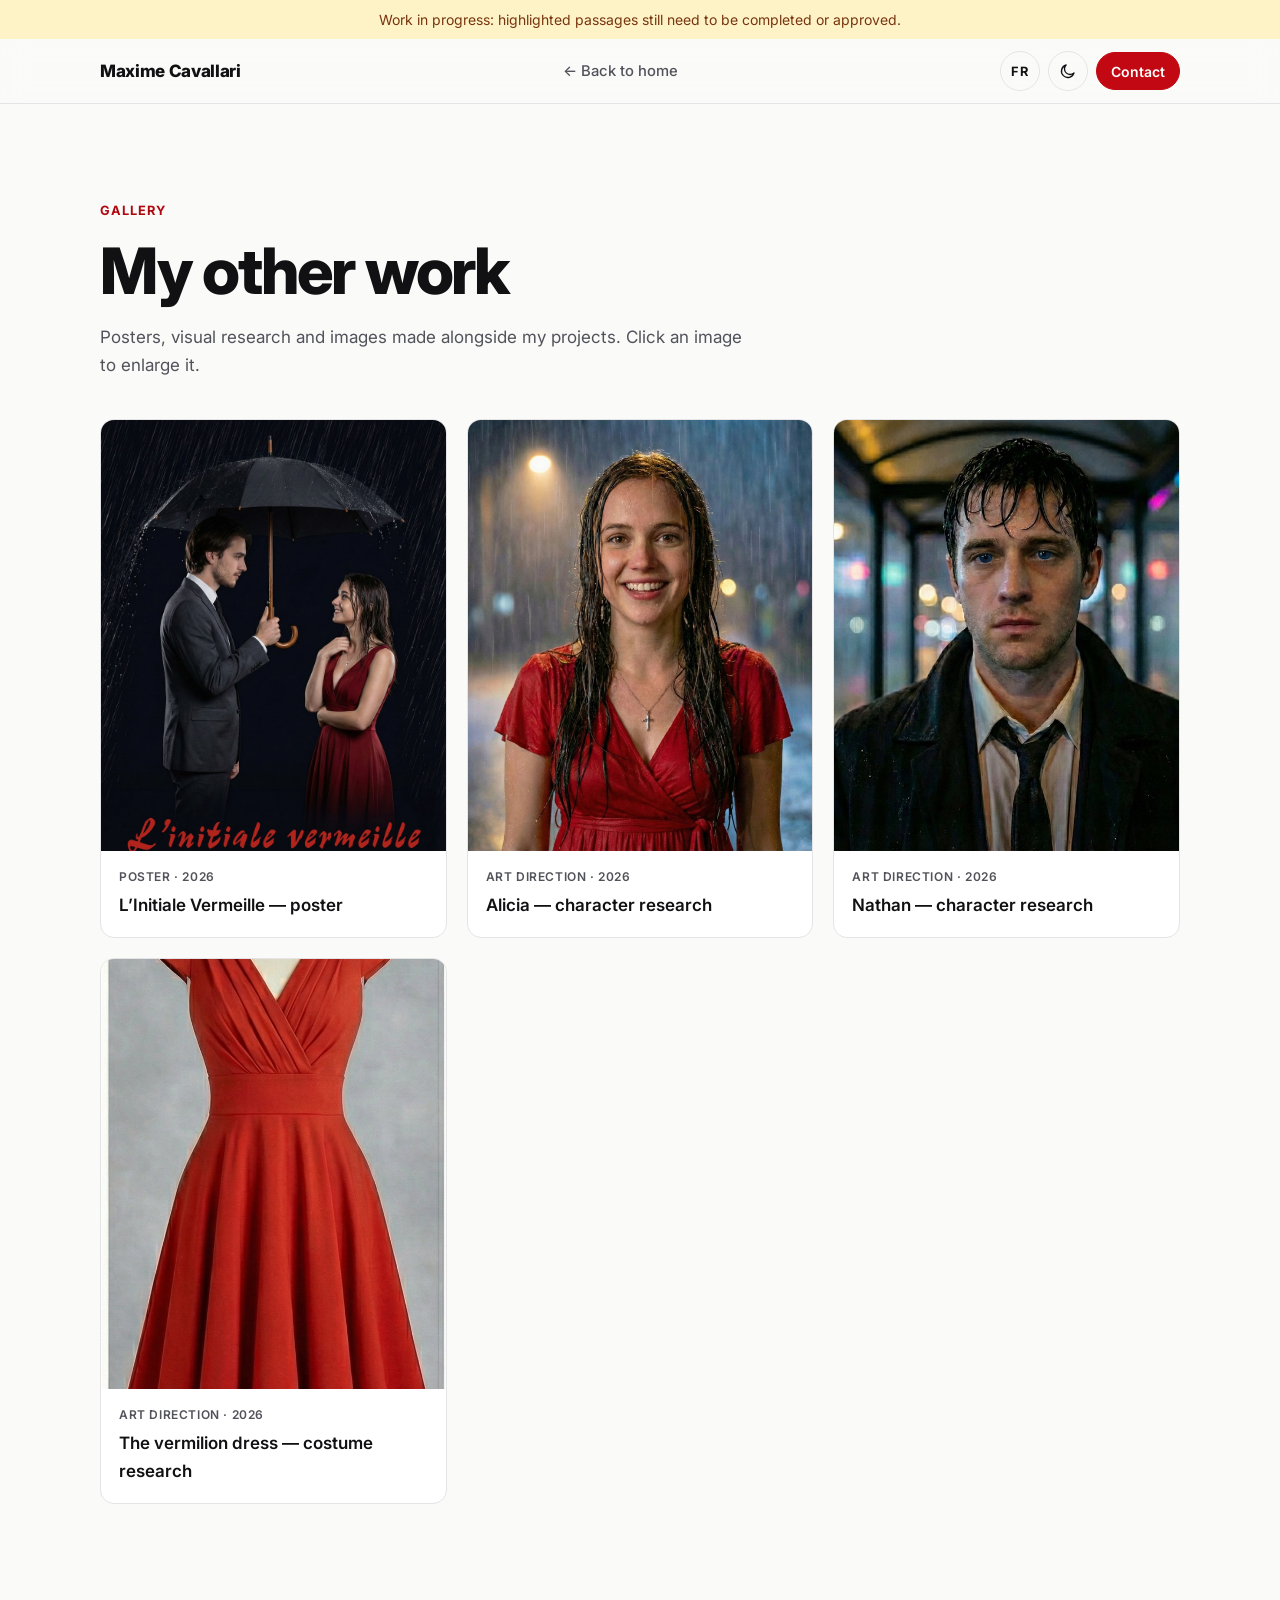
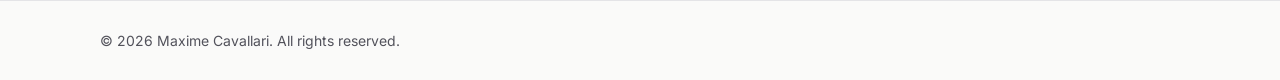
==== galerie.html @ 4edb75dc "Galerie « Mes autres travaux » (page séparée, agrandissement au clic) et bouton de téléchargement du" ====
<!doctype html>
<html lang="fr">
  <head>
    <meta charset="UTF-8" />
    <meta name="viewport" content="width=device-width, initial-scale=1.0" />
    <title>Mes autres travaux · Maxime Cavallari</title>
    <meta
      name="description"
      content="Affiches, direction artistique et visuels : les autres travaux de Maxime Cavallari."
    />
    <meta property="og:type" content="website" />
    <meta property="og:title" content="Mes autres travaux · Maxime Cavallari" />
    <meta name="twitter:card" content="summary_large_image" />

    <meta name="color-scheme" content="dark light" />
    <meta
      name="theme-color"
      content="#0b0b0c"
      media="(prefers-color-scheme: dark)"
    />
    <meta
      name="theme-color"
      content="#fafaf9"
      media="(prefers-color-scheme: light)"
    />

    <script>
      try {
        var th = localStorage.getItem("theme");
        if (th === "dark" || th === "light")
          document.documentElement.setAttribute("data-theme", th);
      } catch (e) {}
      document.documentElement.classList.add("js");
    </script>

    <link rel="preconnect" href="https://fonts.googleapis.com" />
    <link rel="preconnect" href="https://fonts.gstatic.com" crossorigin />
    <link
      href="https://fonts.googleapis.com/css2?family=Inter:wght@400;500;600;700;800&display=swap"
      rel="stylesheet"
    />
    <link rel="stylesheet" href="css/style.css" />
  </head>
  <body>
    <a class="skip-link" href="#main" data-i18n="skip">Aller au contenu</a>

    <div id="draft-banner" class="draft-banner" role="note" hidden>
      <span data-i18n="draft_banner"></span>
    </div>

    <header class="site-header">
      <div class="container site-header__inner">
        <a class="brand" href="index.html" data-site-name>Maxime Cavallari</a>
        <a class="back-link" href="index.html"
          ><span aria-hidden="true">←</span>
          <span data-i18n="back_home">Retour à l’accueil</span></a
        >
        <div class="site-header__actions">
          <button id="lang-toggle" class="icon-btn icon-btn--text" type="button">
            EN
          </button>
          <button
            id="theme-toggle"
            class="icon-btn"
            type="button"
            aria-label="Changer de thème"
          >
            <svg
              class="icon-sun"
              viewBox="0 0 24 24"
              width="18"
              height="18"
              aria-hidden="true"
            >
              <circle
                cx="12"
                cy="12"
                r="4.5"
                fill="none"
                stroke="currentColor"
                stroke-width="1.8"
              />
              <path
                d="M12 2v2.5M12 19.5V22M4.2 4.2l1.8 1.8M18 18l1.8 1.8M2 12h2.5M19.5 12H22M4.2 19.8L6 18M18 6l1.8-1.8"
                stroke="currentColor"
                stroke-width="1.8"
                stroke-linecap="round"
              />
            </svg>
            <svg
              class="icon-moon"
              viewBox="0 0 24 24"
              width="18"
              height="18"
              aria-hidden="true"
            >
              <path
                d="M20 14.5A8.5 8.5 0 1 1 9.5 4a7 7 0 0 0 10.5 10.5z"
                fill="none"
                stroke="currentColor"
                stroke-width="1.8"
                stroke-linejoin="round"
              />
            </svg>
          </button>
          <a class="btn btn--small" href="index.html#contact" data-i18n="nav_contact"
            >Contact</a
          >
        </div>
      </div>
    </header>

    <main id="main">
      <header class="gallery-hero container">
        <p class="eyebrow reveal" data-i18n="gallery_eyebrow"></p>
        <h1 class="gallery-hero__title reveal" data-i18n="gallery_title"></h1>
        <p class="gallery-hero__lead reveal" data-i18n="gallery_lead"></p>
      </header>

      <div class="container">
        <ul id="gallery-grid" class="gallery-grid"></ul>
      </div>
    </main>

    <!-- Agrandissement d'une image -->
    <div id="lightbox" class="lightbox" role="dialog" aria-modal="true" hidden>
      <div class="lightbox__panel">
        <button class="lightbox__close icon-btn" type="button" aria-label="Fermer">
          ✕
        </button>
        <button class="lightbox__prev icon-btn" type="button" aria-label="Image précédente">
          ←
        </button>
        <img class="lightbox__img" src="" alt="" />
        <button class="lightbox__next icon-btn" type="button" aria-label="Image suivante">
          →
        </button>
        <figcaption class="lightbox__caption">
          <span class="lightbox__meta"></span>
          <span class="lightbox__title"></span>
          <span class="lightbox__note"></span>
        </figcaption>
      </div>
    </div>

    <footer class="site-footer">
      <div class="container">
        © <span data-year>2026</span>
        <span data-site-name>Maxime Cavallari</span>.
        <span data-i18n="footer"></span>
      </div>
    </footer>

    <script src="js/data.js"></script>
    <script src="js/site.js"></script>
    <script src="js/galerie.js"></script>
  </body>
</html>
---- css/style.css ----
/* ==========================================================================
   PORTFOLIO · FEUILLE DE STYLE
   Style « sombre cinématique », avec une variante claire.
   Toutes les couleurs sont des variables : on les change ici, une seule fois.
   ========================================================================== */

/* ---------- 1. Couleurs ---------- */

/* Mode clair (utilisé si l'appareil est en clair, ou si le visiteur le choisit) */
:root {
  --bg: #fafaf9;
  --surface: #ffffff;
  --surface-2: #f1f1f0;
  --text: #111113;
  --muted: #52525b;
  --border: #e4e4e7;
  --accent: #c20812;       /* rouge des boutons */
  --accent-text: #b0070f;  /* rouge pour du texte sur fond clair */
  --on-accent: #ffffff;
  --todo-bg: #fef3c7;
  --todo-text: #78350f;
  --shadow: 0 1px 2px rgb(0 0 0 / 0.06), 0 8px 24px rgb(0 0 0 / 0.06);
  --cover-a: #f1f1f0;
  --cover-b: #e4e4e7;

  --font: "Inter", system-ui, -apple-system, "Segoe UI", Roboto, sans-serif;
  --radius: 14px;
  --radius-sm: 8px;
  --header-h: 64px;
  --gutter: clamp(16px, 4vw, 40px);

  color-scheme: light;
}

/* Mode sombre : le style principal */
@media (prefers-color-scheme: dark) {
  :root:not([data-theme="light"]) {
    --bg: #0b0b0c;
    --surface: #141416;
    --surface-2: #1b1b1e;
    --text: #f4f4f5;
    --muted: #a1a1aa;
    --border: #27272a;
    --accent: #e50914;
    --accent-text: #ff5a5f;
    --on-accent: #ffffff;
    --todo-bg: rgb(250 204 21 / 0.18);
    --todo-text: #fde68a;
    --shadow: none;
    --cover-a: #1b1b1e;
    --cover-b: #0f0f11;
    color-scheme: dark;
  }
}
:root[data-theme="dark"] {
  --bg: #0b0b0c;
  --surface: #141416;
  --surface-2: #1b1b1e;
  --text: #f4f4f5;
  --muted: #a1a1aa;
  --border: #27272a;
  --accent: #e50914;
  --accent-text: #ff5a5f;
  --on-accent: #ffffff;
  --todo-bg: rgb(250 204 21 / 0.18);
  --todo-text: #fde68a;
  --shadow: none;
  --cover-a: #1b1b1e;
  --cover-b: #0f0f11;
  color-scheme: dark;
}

/* ---------- 2. Base ---------- */
*, *::before, *::after { box-sizing: border-box; }
* { margin: 0; padding: 0; }

html { scroll-behavior: smooth; scroll-padding-top: calc(var(--header-h) + 16px); }
@media (prefers-reduced-motion: reduce) { html { scroll-behavior: auto; } }

body {
  background: var(--bg);
  color: var(--text);
  font-family: var(--font);
  font-size: 1.0625rem;
  line-height: 1.65;
  -webkit-font-smoothing: antialiased;
  overflow-x: hidden;
}

img { display: block; max-width: 100%; height: auto; }
ul, ol { list-style: none; }
a { color: inherit; }
button { font: inherit; color: inherit; background: none; border: 0; cursor: pointer; }

h1, h2, h3 { line-height: 1.12; letter-spacing: -0.02em; text-wrap: balance; }
p { text-wrap: pretty; }

:focus-visible {
  outline: 2px solid var(--accent-text);
  outline-offset: 3px;
  border-radius: 4px;
}

.container {
  width: 100%;
  max-width: 1160px;
  margin-inline: auto;
  padding-inline: var(--gutter);
}

/* Passages à compléter : surlignés */
mark.todo {
  background: var(--todo-bg);
  color: var(--todo-text);
  padding: 0.05em 0.35em;
  border-radius: 4px;
  font-weight: 500;
  box-decoration-break: clone;
  -webkit-box-decoration-break: clone;
}

.skip-link {
  position: absolute;
  left: 16px;
  top: -100px;
  z-index: 100;
  background: var(--accent);
  color: var(--on-accent);
  padding: 10px 16px;
  border-radius: var(--radius-sm);
  text-decoration: none;
  font-weight: 600;
}
.skip-link:focus { top: 12px; }

.draft-banner {
  background: var(--todo-bg);
  color: var(--todo-text);
  font-size: 0.875rem;
  text-align: center;
  padding: 8px var(--gutter);
}

/* ---------- 3. Boutons et liens ---------- */
.btn {
  display: inline-flex;
  align-items: center;
  gap: 0.5em;
  min-height: 44px;
  padding: 0.7em 1.3em;
  border-radius: 999px;
  background: var(--accent);
  color: var(--on-accent);
  font-weight: 600;
  font-size: 0.95rem;
  text-decoration: none;
  border: 1px solid var(--accent);
  transition: transform 0.2s ease, background-color 0.2s ease, border-color 0.2s ease;
}
.btn:hover { transform: translateY(-1px); }
.btn--ghost {
  background: transparent;
  color: var(--text);
  border-color: var(--border);
}
.btn--ghost:hover { border-color: var(--text); }
.btn--small { min-height: 38px; padding: 0.45em 1em; font-size: 0.875rem; }

.text-link {
  color: var(--accent-text);
  font-weight: 600;
  text-decoration: none;
  border-bottom: 1px solid currentColor;
  padding-bottom: 1px;
}

.icon-btn {
  display: inline-grid;
  place-items: center;
  width: 40px;
  height: 40px;
  border-radius: 999px;
  border: 1px solid var(--border);
  transition: border-color 0.2s ease;
}
.icon-btn:hover { border-color: var(--text); }
.icon-btn--text { font-size: 0.8rem; font-weight: 700; letter-spacing: 0.04em; }

/* Soleil en mode sombre (pour passer en clair), lune en mode clair */
#theme-toggle .icon-moon { display: none; }
#theme-toggle[data-mode="light"] .icon-sun { display: none; }
#theme-toggle[data-mode="light"] .icon-moon { display: block; }

.badge {
  display: inline-block;
  font-size: 0.75rem;
  font-weight: 600;
  letter-spacing: 0.02em;
  padding: 0.2em 0.7em;
  border-radius: 999px;
  border: 1px solid var(--border);
  color: var(--muted);
}

.eyebrow {
  color: var(--accent-text);
  font-size: 0.8rem;
  font-weight: 700;
  letter-spacing: 0.08em;
  text-transform: uppercase;
}

/* ---------- 4. En-tête ---------- */
.site-header {
  position: sticky;
  top: 0;
  z-index: 50;
  background: color-mix(in srgb, var(--bg) 82%, transparent);
  backdrop-filter: blur(12px);
  -webkit-backdrop-filter: blur(12px);
  border-bottom: 1px solid var(--border);
}
.site-header__inner {
  display: flex;
  align-items: center;
  gap: 24px;
  min-height: var(--header-h);
}
.brand {
  font-weight: 800;
  letter-spacing: -0.02em;
  text-decoration: none;
  white-space: nowrap;
}
.site-nav {
  display: flex;
  gap: 24px;
  margin-inline: auto;
}
.site-nav a, .back-link {
  color: var(--muted);
  text-decoration: none;
  font-size: 0.925rem;
  font-weight: 500;
  transition: color 0.2s ease;
}
.site-nav a:hover, .back-link:hover { color: var(--text); }
.back-link { margin-inline: auto; }
.site-header__actions {
  display: flex;
  align-items: center;
  gap: 8px;
}

/* ---------- 5. Accroche ---------- */
.hero {
  padding-block: clamp(64px, 12vw, 140px) clamp(48px, 8vw, 96px);
}
.hero__title {
  font-size: clamp(2.3rem, 6.2vw, 4.75rem);
  font-weight: 800;
  letter-spacing: -0.035em;
  max-width: 16ch;
  margin-block: 18px 24px;
}
.hero__lead {
  color: var(--muted);
  font-size: clamp(1.05rem, 1.6vw, 1.25rem);
  max-width: 60ch;
}
.hero__actions {
  display: flex;
  flex-wrap: wrap;
  gap: 12px;
  margin-top: 36px;
}

/* ---------- 6. Sections ---------- */
.section { padding-block: clamp(56px, 9vw, 112px); }
.section--alt {
  background: var(--surface);
  border-block: 1px solid var(--border);
}
.section__head { margin-bottom: clamp(28px, 4vw, 48px); max-width: 60ch; }
.section__title {
  font-size: clamp(1.75rem, 3.4vw, 2.6rem);
  font-weight: 800;
  letter-spacing: -0.03em;
}
.section__intro { color: var(--muted); margin-top: 10px; }

/* ---------- 7. Cartes « Études de cas » ---------- */
.cases-list { display: grid; gap: clamp(20px, 3vw, 32px); }

.case-card__link {
  display: grid;
  grid-template-columns: 1fr;
  background: var(--surface);
  border: 1px solid var(--border);
  border-radius: var(--radius);
  overflow: hidden;
  text-decoration: none;
  box-shadow: var(--shadow);
  transition: border-color 0.25s ease, transform 0.25s ease;
}
.case-card__link:hover { border-color: var(--accent); transform: translateY(-2px); }
.case-card__link:hover .case-card__cta { color: var(--accent-text); }

.case-card__body {
  display: flex;
  flex-direction: column;
  gap: 12px;
  padding: clamp(22px, 3.5vw, 40px);
}
.case-card__num { color: var(--accent-text); font-weight: 700; font-size: 0.875rem; letter-spacing: 0.06em; }
.case-card__title { font-size: clamp(1.6rem, 3vw, 2.25rem); font-weight: 800; letter-spacing: -0.03em; }
.case-card__tagline { color: var(--muted); font-size: 1.05rem; }
.case-card__meta {
  display: flex;
  flex-wrap: wrap;
  align-items: center;
  gap: 8px 14px;
  font-size: 0.875rem;
  color: var(--muted);
}
.case-card__cta {
  margin-top: auto;
  padding-top: 8px;
  font-weight: 600;
  transition: color 0.2s ease;
}

@media (min-width: 860px) {
  .case-card__link { grid-template-columns: 1.15fr 1fr; }
  .case-card:nth-child(even) .case-card__link { grid-template-columns: 1fr 1.15fr; }
  .case-card:nth-child(even) .case-card__cover { order: 2; }
}

/* Visuels (vraie image ou emplacement) */
.cover {
  width: 100%;
  aspect-ratio: 16 / 10;
  object-fit: cover;
  background: var(--surface-2);
}
.case-card__cover { height: 100%; min-height: 240px; }
.cover--placeholder {
  position: relative;
  display: grid;
  place-items: center;
  overflow: hidden;
  background:
    radial-gradient(120% 90% at 20% 10%, color-mix(in srgb, var(--accent) 22%, transparent), transparent 60%),
    linear-gradient(160deg, var(--cover-a), var(--cover-b));
}
.cover__initial {
  font-size: clamp(6rem, 16vw, 11rem);
  font-weight: 800;
  line-height: 1;
  letter-spacing: -0.05em;
  color: color-mix(in srgb, var(--text) 10%, transparent);
  user-select: none;
}
.cover__note {
  position: absolute;
  bottom: 14px;
  left: 14px;
  font-size: 0.8rem;
}

/* ---------- 8. Méthode ---------- */
.method-list {
  display: grid;
  gap: 20px;
  grid-template-columns: repeat(auto-fit, minmax(230px, 1fr));
  counter-reset: none;
}
.method-step {
  padding: 26px;
  border: 1px solid var(--border);
  border-radius: var(--radius);
  background: var(--bg);
}
.method-step__num { color: var(--accent-text); font-weight: 700; font-size: 0.875rem; letter-spacing: 0.06em; }
.method-step h3 { font-size: 1.15rem; margin-block: 12px 8px; }
.method-step p { color: var(--muted); font-size: 0.975rem; }

/* ---------- 9. Autres créations ---------- */
.works-grid {
  display: grid;
  gap: 20px;
  grid-template-columns: repeat(auto-fit, minmax(260px, 1fr));
}
.work-card {
  display: flex;
  flex-direction: column;
  gap: 10px;
  padding: 26px;
  border: 1px solid var(--border);
  border-radius: var(--radius);
  background: var(--surface);
  box-shadow: var(--shadow);
}
.work-card__cover {
  width: calc(100% + 52px);
  margin: -26px -26px 4px;
  aspect-ratio: 4 / 3;
  object-fit: cover;
  object-position: center 34%;
  border-radius: var(--radius) var(--radius) 0 0;
}
.work-card__cover.cover--placeholder { display: grid; place-items: center; }
.work-card__cover .cover__initial { font-size: clamp(4rem, 9vw, 6rem); }
.work-card__cat { color: var(--muted); font-size: 0.8rem; font-weight: 600; letter-spacing: 0.04em; text-transform: uppercase; }
.work-card__title { font-size: 1.35rem; font-weight: 700; }
.work-card__text { color: var(--muted); font-size: 0.975rem; }
.work-card .text-link { margin-top: auto; align-self: flex-start; }

/* ---------- 10. À propos + contact ---------- */
.contact {
  display: grid;
  gap: clamp(36px, 6vw, 80px);
  border-top: 1px solid var(--border);
}
@media (min-width: 860px) { .contact { grid-template-columns: 1fr 1.1fr; } }
.contact__about p { color: var(--muted); margin-top: 16px; max-width: 55ch; }
.contact__title {
  font-size: clamp(2rem, 4.5vw, 3.25rem);
  font-weight: 800;
  letter-spacing: -0.035em;
  line-height: 1.08;
}
.contact__lead { color: var(--muted); margin-block: 12px 24px; }
.contact__email {
  display: inline-block;
  font-size: clamp(1.1rem, 2.6vw, 1.6rem);
  font-weight: 700;
  color: var(--accent-text);
  text-decoration: none;
  border-bottom: 2px solid currentColor;
  word-break: break-all;
}
.contact__links { display: flex; flex-wrap: wrap; gap: 10px 22px; margin-top: 24px; }
.contact__links a { color: var(--muted); text-decoration: none; font-weight: 600; }
.contact__links a:hover { color: var(--text); }

/* ---------- 11. Pied de page ---------- */
.site-footer {
  border-top: 1px solid var(--border);
  padding-block: 28px;
  color: var(--muted);
  font-size: 0.875rem;
}

/* ---------- 12. Page d'étude de cas ---------- */
.cs-hero { padding-block: clamp(48px, 9vw, 104px) clamp(28px, 4vw, 48px); }
.cs-hero__title {
  font-size: clamp(2.5rem, 7vw, 5rem);
  font-weight: 800;
  letter-spacing: -0.04em;
  margin-block: 14px 16px;
}
.cs-hero__tagline { color: var(--muted); font-size: clamp(1.1rem, 2vw, 1.35rem); max-width: 50ch; }

.cs-meta {
  display: grid;
  grid-template-columns: repeat(auto-fit, minmax(170px, 1fr));
  gap: 20px 28px;
  margin-top: 36px;
  padding-top: 24px;
  border-top: 1px solid var(--border);
}
.cs-meta dt { color: var(--muted); font-size: 0.75rem; font-weight: 700; letter-spacing: 0.06em; text-transform: uppercase; }
.cs-meta dd { margin-top: 4px; font-weight: 500; }
.cs-links { display: flex; flex-wrap: wrap; gap: 12px; margin-top: 28px; }

.cs-cover { border-radius: var(--radius); border: 1px solid var(--border); aspect-ratio: 16 / 10; }

/* Captures d'écran commentées */
.shots {
  display: grid;
  gap: 18px;
  grid-template-columns: repeat(auto-fit, minmax(180px, 1fr));
  margin-top: 24px;
}
.shot img {
  width: 100%;
  border-radius: var(--radius);
  border: 1px solid var(--border);
  background: var(--surface-2);
}
.shot figcaption {
  margin-top: 10px;
  color: var(--muted);
  font-size: 0.875rem;
  line-height: 1.45;
}

.cs-body { padding-block: clamp(40px, 7vw, 88px); }
.cs-section {
  display: grid;
  gap: 8px;
  padding-block: clamp(28px, 4vw, 44px);
  border-bottom: 1px solid var(--border);
}
.cs-section:last-child { border-bottom: 0; }
@media (min-width: 860px) {
  .cs-section { grid-template-columns: 120px minmax(0, 720px); gap: 32px; }
}
.cs-section__num { color: var(--accent-text); font-weight: 700; font-size: 0.875rem; letter-spacing: 0.06em; padding-top: 0.5em; }
.cs-section h2 { font-size: clamp(1.5rem, 2.8vw, 2rem); font-weight: 800; letter-spacing: -0.025em; margin-bottom: 16px; }
.cs-section__content > p + p { margin-top: 14px; }
.cs-section__content > p { color: color-mix(in srgb, var(--text) 88%, var(--muted)); }

.callout {
  margin-top: 24px;
  padding: 20px 24px;
  border-left: 3px solid var(--accent);
  background: var(--surface);
  border-radius: 0 var(--radius-sm) var(--radius-sm) 0;
  font-size: 1.15rem;
  font-weight: 600;
  line-height: 1.45;
}

.check-list li, .ai-split li {
  position: relative;
  padding-left: 1.4em;
  margin-top: 10px;
}
.check-list li::before, .ai-split li::before {
  content: "";
  position: absolute;
  left: 0;
  top: 0.62em;
  width: 0.5em;
  height: 0.5em;
  border-radius: 50%;
  background: var(--accent);
}

.decision-list { display: grid; gap: 14px; }
@media (min-width: 640px) { .decision-list { grid-template-columns: 1fr 1fr; } }
.decision-list li {
  padding: 20px 22px;
  border: 1px solid var(--border);
  border-radius: var(--radius-sm);
  background: var(--surface);
}
.decision-list h3 { font-size: 1.05rem; margin-bottom: 6px; }
.decision-list p { color: var(--muted); font-size: 0.975rem; }

.ai-split { display: grid; gap: 14px; }
@media (min-width: 640px) { .ai-split { grid-template-columns: 1fr 1fr; } }
.ai-split__col {
  padding: 22px;
  border: 1px solid var(--border);
  border-radius: var(--radius-sm);
  background: var(--surface);
}
.ai-split__col--me { border-color: color-mix(in srgb, var(--accent) 55%, var(--border)); }
.ai-split h3 { font-size: 1.05rem; }
.ai-split li { font-size: 0.975rem; }

.cs-next {
  display: flex;
  flex-direction: column;
  gap: 6px;
  padding-block: clamp(40px, 7vw, 80px);
  border-top: 1px solid var(--border);
}
.cs-next__label { color: var(--muted); font-size: 0.8rem; font-weight: 700; letter-spacing: 0.06em; text-transform: uppercase; }
.cs-next__link {
  font-size: clamp(1.8rem, 5vw, 3.2rem);
  font-weight: 800;
  letter-spacing: -0.035em;
  text-decoration: none;
  transition: color 0.2s ease;
}
.cs-next__link:hover { color: var(--accent-text); }

.cs-empty { padding-block: 120px; display: grid; gap: 16px; justify-items: start; }
.cs-empty h1 { font-size: 2.5rem; }

/* ---------- 13. Apparition au défilement ---------- */
.js .reveal {
  opacity: 0;
  transform: translateY(16px);
  transition: opacity 0.7s ease, transform 0.7s ease;
}
.js .reveal.is-visible { opacity: 1; transform: none; }
@media (prefers-reduced-motion: reduce) {
  .js .reveal { opacity: 1; transform: none; transition: none; }
  .btn, .case-card__link { transition: none; }
}

/* ---------- 14. Petits écrans ---------- */
@media (max-width: 859px) {
  .site-nav { display: none; }
  .brand { margin-right: auto; }
  .back-link { display: none; }
}
@media (max-width: 420px) {
  :root { --header-h: 58px; }
  .site-header__inner { gap: 10px; }
  .brand { font-size: 0.95rem; }
  .site-header__actions { gap: 6px; }
  .icon-btn { width: 36px; height: 36px; }
  .btn--small { padding-inline: 0.8em; }
  .hero__actions .btn { flex: 1 1 100%; justify-content: center; }
}

/* ---------- 15. Bandeau vers la galerie ---------- */
.gallery-band {
  display: flex;
  flex-wrap: wrap;
  align-items: center;
  justify-content: space-between;
  gap: 16px;
  margin-top: 28px;
  padding: 26px clamp(22px, 3vw, 34px);
  border: 1px solid var(--border);
  border-radius: var(--radius);
  background: var(--surface);
  text-decoration: none;
  transition: border-color 0.25s ease, transform 0.25s ease;
}
.gallery-band:hover { border-color: var(--accent); transform: translateY(-2px); }
.gallery-band__text { display: grid; gap: 4px; }
.gallery-band__title { font-size: 1.35rem; font-weight: 700; letter-spacing: -0.02em; }
.gallery-band__lead { color: var(--muted); font-size: 0.975rem; }
.gallery-band__cta { color: var(--accent-text); font-weight: 600; white-space: nowrap; }

.contact__cv { margin-top: 22px; }

/* ---------- 16. Page galerie ---------- */
.gallery-hero { padding-block: clamp(48px, 9vw, 96px) clamp(24px, 4vw, 40px); }
.gallery-hero__title {
  font-size: clamp(2.2rem, 6vw, 4rem);
  font-weight: 800;
  letter-spacing: -0.035em;
  margin-block: 14px 16px;
}
.gallery-hero__lead { color: var(--muted); max-width: 60ch; }

.gallery-grid {
  display: grid;
  gap: 20px;
  grid-template-columns: repeat(auto-fill, minmax(260px, 1fr));
  padding-bottom: clamp(48px, 8vw, 96px);
}
.gallery-item__btn {
  display: block;
  width: 100%;
  padding: 0;
  border: 1px solid var(--border);
  border-radius: var(--radius);
  overflow: hidden;
  background: var(--surface);
  text-align: left;
  transition: border-color 0.25s ease, transform 0.25s ease;
}
.gallery-item__btn:hover { border-color: var(--accent); transform: translateY(-2px); }
.gallery-item__btn img {
  width: 100%;
  aspect-ratio: 4 / 5;
  object-fit: cover;
  background: var(--surface-2);
}
.gallery-item__caption { display: grid; gap: 4px; padding: 16px 18px 18px; }
.gallery-item__cat {
  color: var(--muted);
  font-size: 0.75rem;
  font-weight: 600;
  letter-spacing: 0.05em;
  text-transform: uppercase;
}
.gallery-item__title { font-weight: 600; }
.gallery-empty { color: var(--muted); }

/* ---------- 17. Image agrandie ---------- */
.lightbox {
  position: fixed;
  inset: 0;
  z-index: 200;
  display: grid;
  place-items: center;
  padding: clamp(16px, 4vw, 48px);
  background: rgb(0 0 0 / 0.82);
  backdrop-filter: blur(6px);
  -webkit-backdrop-filter: blur(6px);
}
.lightbox[hidden] { display: none; }
.lightbox__panel {
  position: relative;
  display: grid;
  justify-items: center;
  gap: 16px;
  max-width: min(1100px, 100%);
}
.lightbox__img {
  max-width: 100%;
  max-height: 72vh;
  width: auto;
  border-radius: var(--radius);
  background: #000;
}
.lightbox__caption {
  display: grid;
  gap: 4px;
  max-width: 62ch;
  text-align: center;
  color: #f4f4f5;
}
.lightbox__meta {
  color: #a1a1aa;
  font-size: 0.75rem;
  font-weight: 600;
  letter-spacing: 0.05em;
  text-transform: uppercase;
}
.lightbox__title { font-size: 1.2rem; font-weight: 700; }
.lightbox__note { color: #d4d4d8; font-size: 0.95rem; }
.lightbox .icon-btn {
  position: absolute;
  background: rgb(0 0 0 / 0.55);
  border-color: rgb(255 255 255 / 0.25);
  color: #fff;
  font-size: 1rem;
}
.lightbox .icon-btn:hover { border-color: #fff; }
.lightbox__close { top: -8px; right: -8px; }
.lightbox__prev { left: -8px; top: 45%; }
.lightbox__next { right: -8px; top: 45%; }
@media (max-width: 640px) {
  .lightbox__prev { left: 4px; }
  .lightbox__next { right: 4px; }
  .lightbox__close { top: -6px; right: 4px; }
  .lightbox__img { max-height: 62vh; }
}
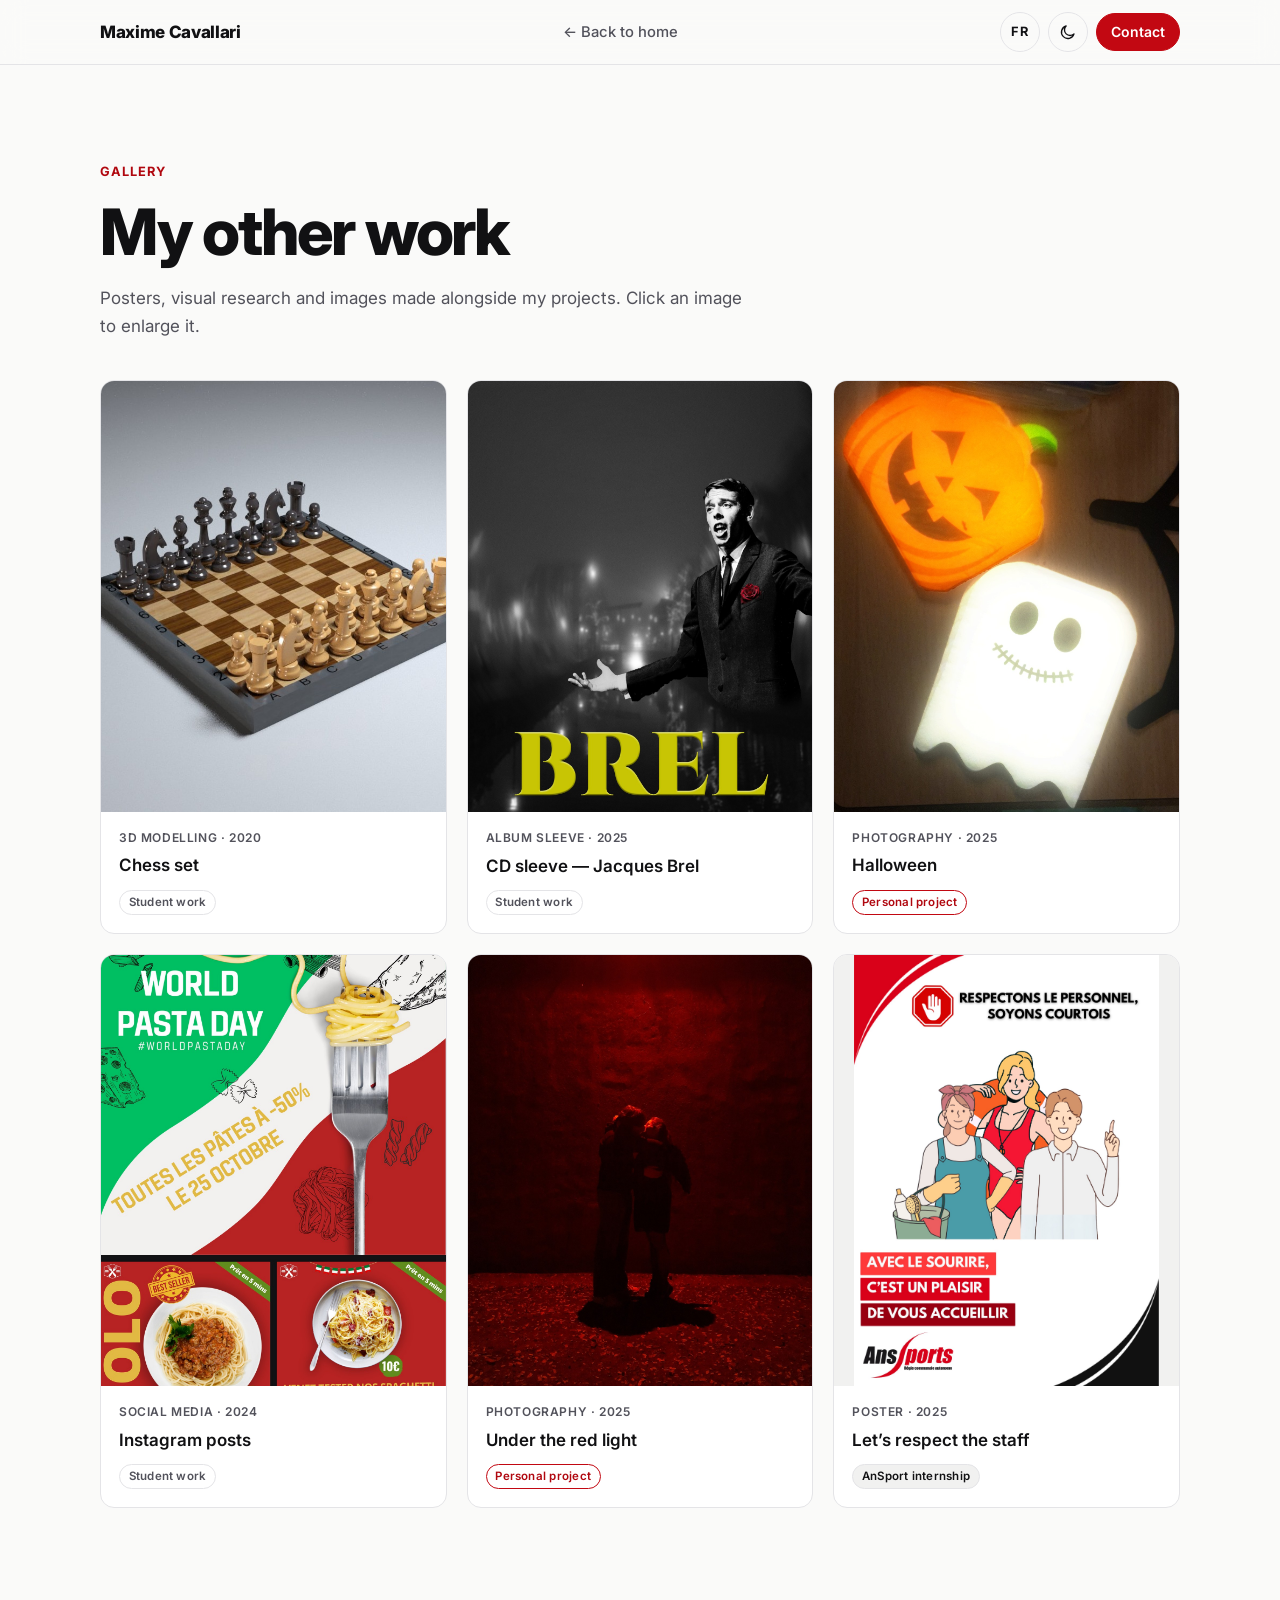
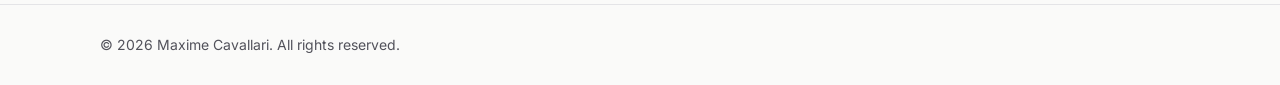
==== commit 3bfa1a3f: "Favicon : monogramme MC sur fond blanc (ico, 32, 180, 192 px) déclaré dans les 3 pages Co-Authored-B" ====
--- a/galerie.html
+++ b/galerie.html
@@ -39,6 +39,12 @@
       href="https://fonts.googleapis.com/css2?family=Inter:wght@400;500;600;700;800&display=swap"
       rel="stylesheet"
     />
+    <!-- Favicon -->
+    <link rel="icon" href="favicon.ico" sizes="48x48" />
+    <link rel="icon" type="image/png" sizes="32x32" href="icons/favicon-32.png" />
+    <link rel="icon" type="image/png" sizes="192x192" href="icons/icon-192.png" />
+    <link rel="apple-touch-icon" href="icons/apple-touch-icon.png" />
+
     <link rel="stylesheet" href="css/style.css" />
   </head>
   <body>
--- a/css/style.css
+++ b/css/style.css
@@ -402,6 +402,7 @@
   box-shadow: var(--shadow);
 }
 .work-card__cover {
+  max-width: none; /* sinon la règle générale « img » plafonne l'image à la largeur du contenu */
   width: calc(100% + 52px);
   margin: -26px -26px 4px;
   aspect-ratio: 4 / 3;
@@ -667,6 +668,8 @@
   object-fit: cover;
   background: var(--surface-2);
 }
+/* Affiches et documents : on montre l'image entière, sans rognage */
+.gallery-item__btn--contain img { object-fit: contain; }
 .gallery-item__caption { display: grid; gap: 4px; padding: 16px 18px 18px; }
 .gallery-item__cat {
   color: var(--muted);
@@ -676,6 +679,20 @@
   text-transform: uppercase;
 }
 .gallery-item__title { font-weight: 600; }
+/* Étiquette d'origine du travail */
+.origin {
+  justify-self: start;
+  margin-top: 6px;
+  padding: 0.2em 0.75em;
+  border: 1px solid var(--border);
+  border-radius: 999px;
+  color: var(--muted);
+  font-size: 0.72rem;
+  font-weight: 600;
+  letter-spacing: 0.02em;
+}
+.origin--personal { border-color: var(--accent); color: var(--accent-text); }
+.origin--internship { background: var(--surface-2); color: var(--text); }
 .gallery-empty { color: var(--muted); }
 
 /* ---------- 17. Image agrandie ---------- */
@@ -738,3 +755,5 @@
   .lightbox__close { top: -6px; right: 4px; }
   .lightbox__img { max-height: 62vh; }
 }
+
+.gallery-band[hidden] { display: none; }
